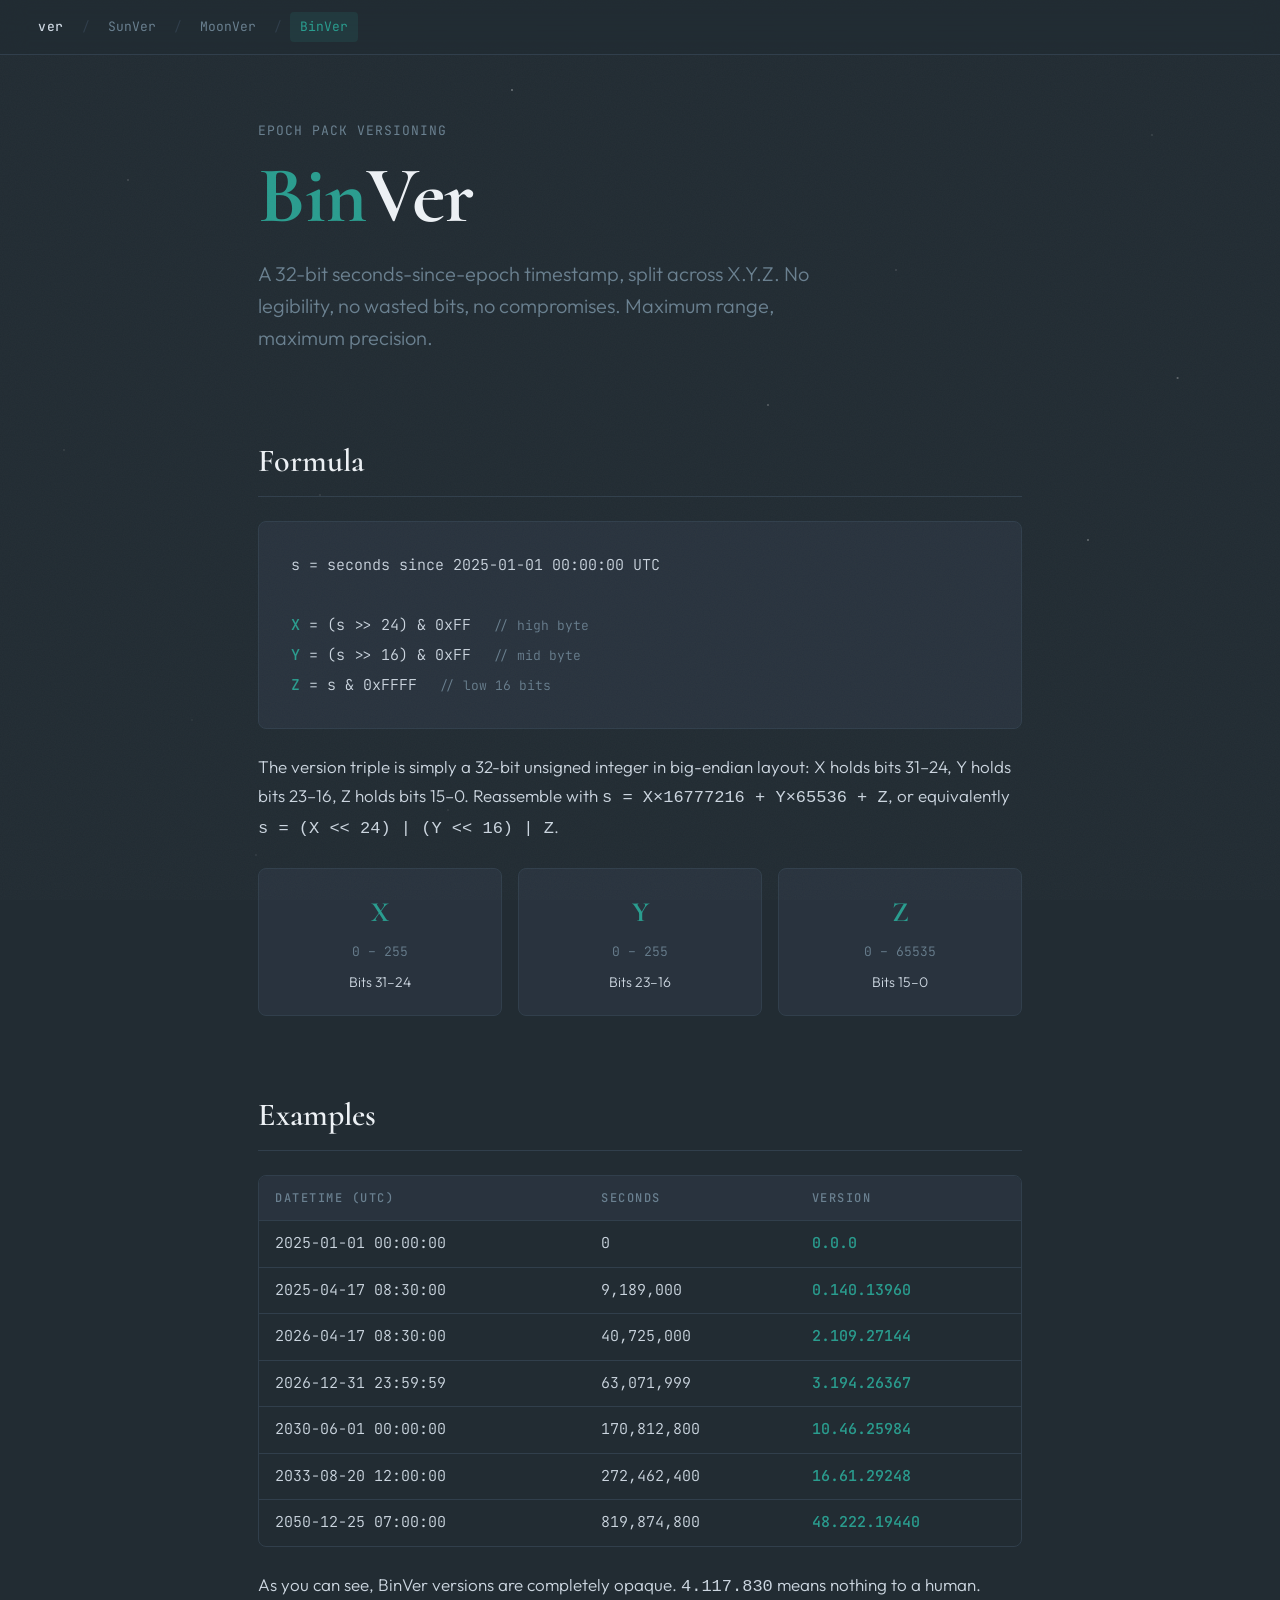
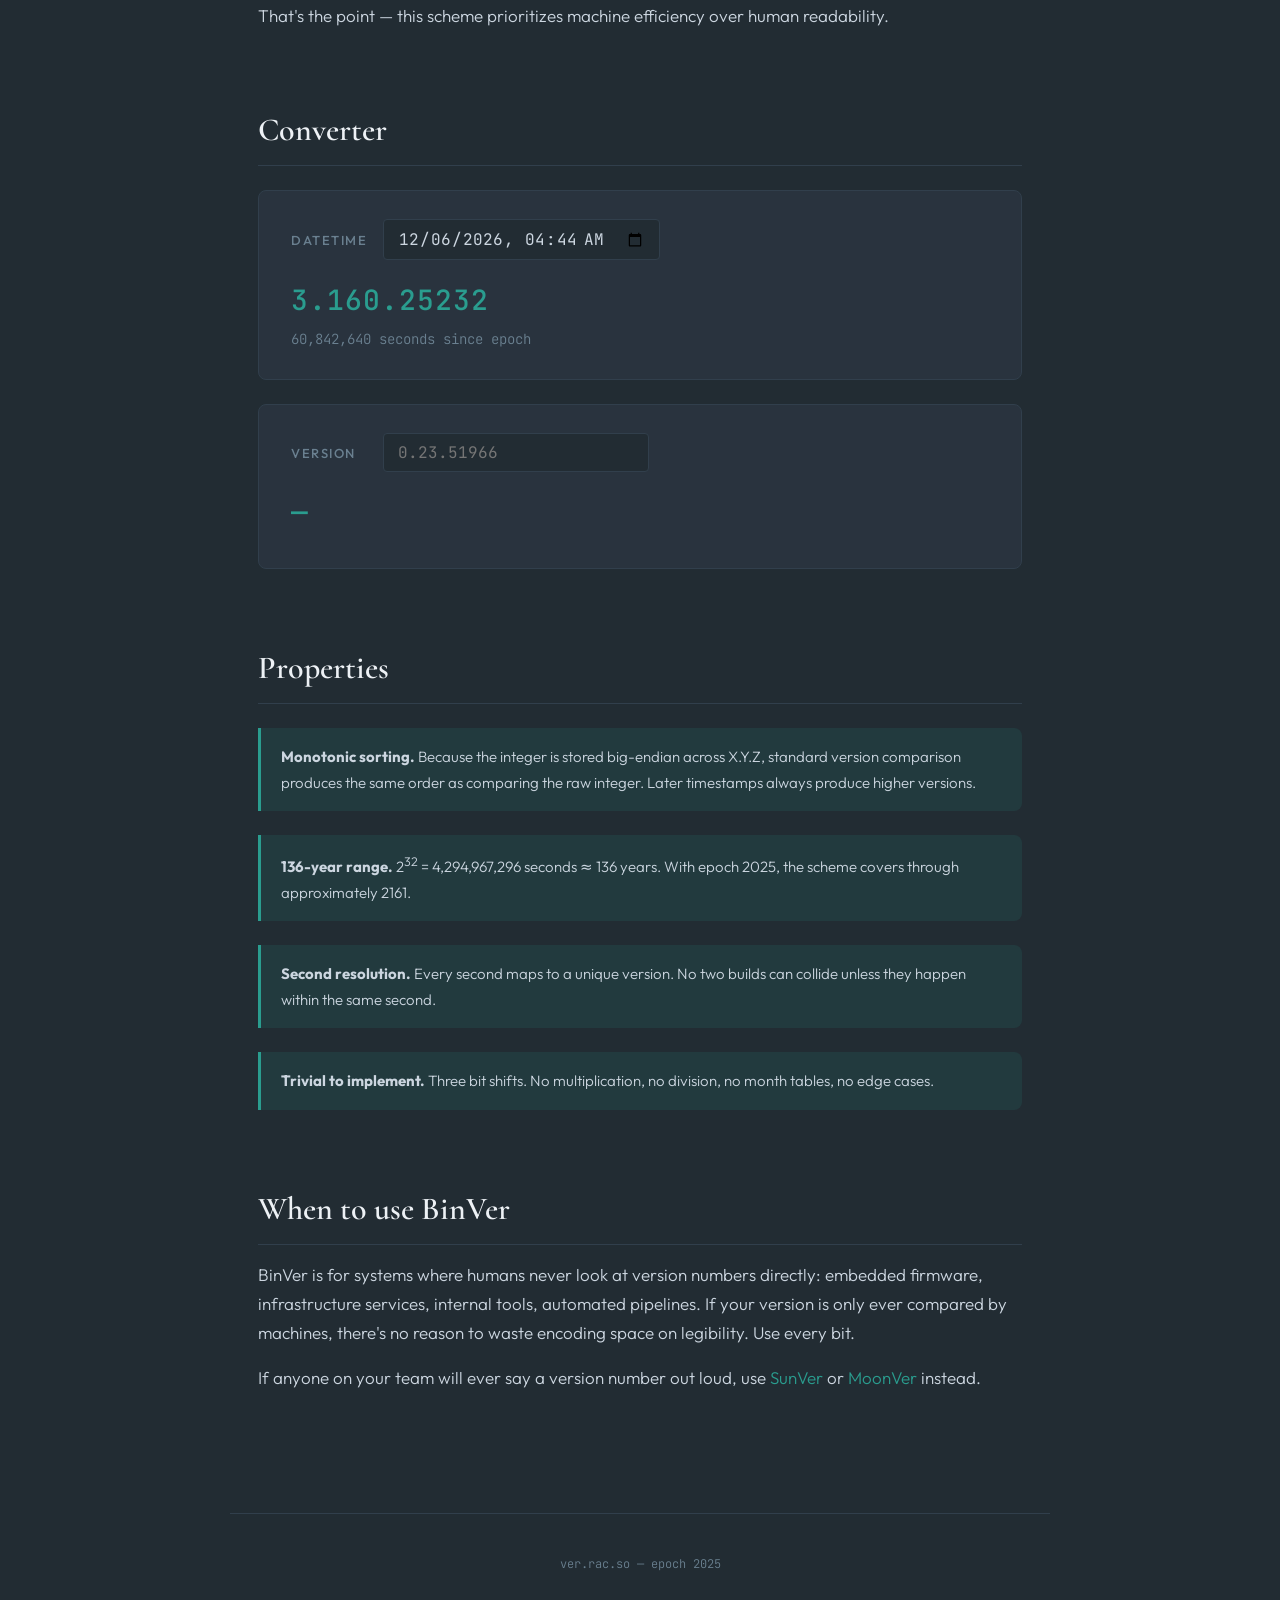
==== bin.html @ cdb39c97 "Initial ver site — SunVer, MoonVer, BinVer datetime versioning specs" ====
<!DOCTYPE html>
<html lang="en">
<head>
  <meta charset="UTF-8">
  <meta name="viewport" content="width=device-width, initial-scale=1.0">
  <title>BinVer — Epoch Pack Versioning</title>
  <link rel="stylesheet" href="style.css">
  <style>
    :root {
      --accent: var(--bin);
      --accent-dim: var(--bin-dim);
    }
  </style>
</head>
<body>

<nav>
  <a href="index.html" class="home">ver</a>
  <span class="sep">/</span>
  <a href="sun.html">SunVer</a>
  <span class="sep">/</span>
  <a href="moon.html">MoonVer</a>
  <span class="sep">/</span>
  <a href="bin.html" class="active">BinVer</a>
</nav>

<main>
  <section class="hero">
    <p class="subtitle">Epoch Pack Versioning</p>
    <h1><span class="accent">Bin</span>Ver</h1>
    <p class="lead">
      A 32-bit seconds-since-epoch timestamp, split across X.Y.Z. No legibility,
      no wasted bits, no compromises. Maximum range, maximum precision.
    </p>
  </section>

  <section>
    <h2>Formula</h2>
    <div class="formula">
      s = seconds since 2025-01-01 00:00:00 UTC<br><br>
      <span class="highlight">X</span> = (s &gt;&gt; 24) &amp; 0xFF
      <span class="comment">&emsp;// high byte</span><br>
      <span class="highlight">Y</span> = (s &gt;&gt; 16) &amp; 0xFF
      <span class="comment">&emsp;// mid byte</span><br>
      <span class="highlight">Z</span> = s &amp; 0xFFFF
      <span class="comment">&emsp;// low 16 bits</span>
    </div>
    <p>
      The version triple is simply a 32-bit unsigned integer in big-endian layout:
      X holds bits 31–24, Y holds bits 23–16, Z holds bits 15–0. Reassemble with
      <code>s = X×16777216 + Y×65536 + Z</code>, or equivalently
      <code>s = (X &lt;&lt; 24) | (Y &lt;&lt; 16) | Z</code>.
    </p>
    <div class="constraint-box">
      <div class="constraint">
        <div class="component">X</div>
        <div class="range">0 – 255</div>
        <div class="maps-to">Bits 31–24</div>
      </div>
      <div class="constraint">
        <div class="component">Y</div>
        <div class="range">0 – 255</div>
        <div class="maps-to">Bits 23–16</div>
      </div>
      <div class="constraint">
        <div class="component">Z</div>
        <div class="range">0 – 65535</div>
        <div class="maps-to">Bits 15–0</div>
      </div>
    </div>
  </section>

  <section>
    <h2>Examples</h2>
    <div class="table-wrap">
      <table>
        <thead>
          <tr><th>Datetime (UTC)</th><th>Seconds</th><th>Version</th></tr>
        </thead>
        <tbody id="examples-body">
        </tbody>
      </table>
    </div>
    <p>
      As you can see, BinVer versions are completely opaque. <code>4.117.830</code>
      means nothing to a human. That's the point — this scheme prioritizes
      machine efficiency over human readability.
    </p>
  </section>

  <section>
    <h2>Converter</h2>
    <div class="converter">
      <div class="converter-row">
        <label for="dt-input">Datetime</label>
        <input type="datetime-local" id="dt-input">
      </div>
      <div class="result" id="result">—</div>
      <div class="decoded" id="decoded"></div>
    </div>
    <div class="converter" style="margin-top: 12px">
      <div class="converter-row">
        <label for="ver-input">Version</label>
        <input type="text" id="ver-input" placeholder="0.23.51966">
      </div>
      <div class="result" id="rev-result">—</div>
      <div class="decoded" id="rev-decoded"></div>
    </div>
  </section>

  <section>
    <h2>Properties</h2>
    <div class="note">
      <strong>Monotonic sorting.</strong> Because the integer is stored big-endian across X.Y.Z,
      standard version comparison produces the same order as comparing the raw integer.
      Later timestamps always produce higher versions.
    </div>
    <div class="note">
      <strong>136-year range.</strong> 2<sup>32</sup> = 4,294,967,296 seconds ≈ 136 years.
      With epoch 2025, the scheme covers through approximately 2161.
    </div>
    <div class="note">
      <strong>Second resolution.</strong> Every second maps to a unique version.
      No two builds can collide unless they happen within the same second.
    </div>
    <div class="note">
      <strong>Trivial to implement.</strong> Three bit shifts. No multiplication,
      no division, no month tables, no edge cases.
    </div>
  </section>

  <section>
    <h2>When to use BinVer</h2>
    <p>
      BinVer is for systems where humans never look at version numbers directly:
      embedded firmware, infrastructure services, internal tools, automated pipelines.
      If your version is only ever compared by machines, there's no reason to waste
      encoding space on legibility. Use every bit.
    </p>
    <p>
      If anyone on your team will ever say a version number out loud, use
      <a href="sun.html">SunVer</a> or <a href="moon.html">MoonVer</a> instead.
    </p>
  </section>
</main>

<footer>
  ver.rac.so — epoch 2025
</footer>

<script>
const EPOCH_MS = new Date(2025, 0, 1, 0, 0, 0).getTime();

function toBinVer(dt) {
  const s = Math.floor((dt.getTime() - EPOCH_MS) / 1000);
  const x = (s >>> 24) & 0xFF;
  const y = (s >>> 16) & 0xFF;
  const z = s & 0xFFFF;
  return { ver: `${x}.${y}.${z}`, s };
}

function fromBinVer(ver) {
  const [x, y, z] = ver.split('.').map(Number);
  if (isNaN(x) || isNaN(y) || isNaN(z)) return null;
  const s = (x * 16777216) + (y * 65536) + z;
  return new Date(EPOCH_MS + s * 1000);
}

function fmt(dt) {
  return `${dt.getFullYear()}-${String(dt.getMonth()+1).padStart(2,'0')}-${String(dt.getDate()).padStart(2,'0')} ${String(dt.getHours()).padStart(2,'0')}:${String(dt.getMinutes()).padStart(2,'0')}:${String(dt.getSeconds()).padStart(2,'0')}`;
}

// Populate examples
const exampleDates = [
  new Date(2025, 0, 1, 0, 0, 0),
  new Date(2025, 3, 17, 8, 30, 0),
  new Date(2026, 3, 17, 8, 30, 0),
  new Date(2026, 11, 31, 23, 59, 59),
  new Date(2030, 5, 1, 0, 0, 0),
  new Date(2033, 7, 20, 12, 0, 0),
  new Date(2050, 11, 25, 7, 0, 0),
];

const tbody = document.getElementById('examples-body');
exampleDates.forEach(dt => {
  const { ver, s } = toBinVer(dt);
  const tr = document.createElement('tr');
  tr.innerHTML = `<td>${fmt(dt)}</td><td>${s.toLocaleString()}</td><td class="version">${ver}</td>`;
  tbody.appendChild(tr);
});

// Converter
const dtInput = document.getElementById('dt-input');
const verInput = document.getElementById('ver-input');
const now = new Date();

dtInput.value = now.getFullYear() + '-' +
  String(now.getMonth()+1).padStart(2,'0') + '-' +
  String(now.getDate()).padStart(2,'0') + 'T' +
  String(now.getHours()).padStart(2,'0') + ':' +
  String(now.getMinutes()).padStart(2,'0');

function updateForward() {
  if (!dtInput.value) return;
  const dt = new Date(dtInput.value);
  const { ver, s } = toBinVer(dt);
  document.getElementById('result').textContent = ver;
  document.getElementById('decoded').textContent = `${s.toLocaleString()} seconds since epoch`;
}

function updateReverse() {
  const val = verInput.value.trim();
  if (!val) { document.getElementById('rev-result').textContent = '—'; return; }
  const dt = fromBinVer(val);
  if (!dt || isNaN(dt.getTime())) {
    document.getElementById('rev-result').textContent = 'invalid';
    document.getElementById('rev-decoded').textContent = '';
    return;
  }
  document.getElementById('rev-result').textContent = fmt(dt);
  const s = Math.floor((dt.getTime() - EPOCH_MS) / 1000);
  document.getElementById('rev-decoded').textContent = `${s.toLocaleString()} seconds since epoch`;
}

dtInput.addEventListener('input', updateForward);
verInput.addEventListener('input', updateReverse);
updateForward();
</script>

</body>
</html>
---- style.css ----
/* ================================================================
   VER — Datetime Versioning Schemes
   Celestial almanac aesthetic
   ================================================================ */

@import url('https://fonts.googleapis.com/css2?family=Cormorant:ital,wght@0,400;0,600;0,700;1,400&family=JetBrains+Mono:wght@300;400;500&family=Outfit:wght@300;400;500;600&display=swap');

:root {
  --void:      #222c33;
  --n2:        #29333e;
  --n3:        #313f4c;
  --n4:        #6a8090;
  --n5:        #ccd6e0;
  --n6:        #edf1f5;

  --sun:       #f0a030;
  --sun-dim:   #f0a03020;
  --moon:      #9966ff;
  --moon-dim:  #9966ff20;
  --bin:       #2a9d8f;
  --bin-dim:   #2a9d8f20;

  --accent:    var(--n5);
  --accent-dim:#ccd6e010;

  --font-display: "Cormorant", Georgia, serif;
  --font-body:    "Outfit", system-ui, sans-serif;
  --font-mono:    "JetBrains Mono", monospace;
}

*, *::before, *::after { box-sizing: border-box; margin: 0; padding: 0; }

html {
  scroll-behavior: smooth;
  scrollbar-color: var(--n3) var(--void);
}

body {
  font-family: var(--font-body);
  font-size: 17px;
  font-weight: 300;
  line-height: 1.7;
  color: var(--n5);
  background: var(--void);
  min-height: 100vh;
  -webkit-font-smoothing: antialiased;
}

/* Starfield */
body::before {
  content: '';
  position: fixed;
  inset: 0;
  pointer-events: none;
  z-index: 0;
  background-image:
    radial-gradient(1px 1px at 10% 20%, rgba(255,255,255,0.4), transparent),
    radial-gradient(1px 1px at 25% 55%, rgba(255,255,255,0.25), transparent),
    radial-gradient(1.5px 1.5px at 40% 10%, rgba(255,255,255,0.5), transparent),
    radial-gradient(1px 1px at 55% 75%, rgba(255,255,255,0.2), transparent),
    radial-gradient(1px 1px at 70% 30%, rgba(255,255,255,0.35), transparent),
    radial-gradient(1.5px 1.5px at 85% 60%, rgba(255,255,255,0.45), transparent),
    radial-gradient(1px 1px at 15% 80%, rgba(255,255,255,0.15), transparent),
    radial-gradient(1px 1px at 90% 15%, rgba(255,255,255,0.3), transparent),
    radial-gradient(1px 1px at 35% 90%, rgba(255,255,255,0.2), transparent),
    radial-gradient(1.5px 1.5px at 60% 45%, rgba(255,255,255,0.35), transparent),
    radial-gradient(1px 1px at 5% 50%, rgba(255,255,255,0.25), transparent),
    radial-gradient(1px 1px at 78% 85%, rgba(255,255,255,0.2), transparent),
    radial-gradient(1px 1px at 48% 35%, rgba(255,255,255,0.15), transparent),
    radial-gradient(1.5px 1.5px at 92% 42%, rgba(255,255,255,0.4), transparent),
    radial-gradient(1px 1px at 20% 95%, rgba(255,255,255,0.2), transparent);
}

/* Grain */
body::after {
  content: '';
  position: fixed;
  inset: 0;
  pointer-events: none;
  opacity: 0.03;
  z-index: 50;
  background-image: url("data:image/svg+xml,%3Csvg viewBox='0 0 200 200' xmlns='http://www.w3.org/2000/svg'%3E%3Cfilter id='n'%3E%3CfeTurbulence type='fractalNoise' baseFrequency='0.85' numOctaves='4' stitchTiles='stitch'/%3E%3C/filter%3E%3Crect width='100%25' height='100%25' filter='url(%23n)'/%3E%3C/svg%3E");
  background-size: 200px 200px;
}

/* ================================================================
   NAV
   ================================================================ */
nav {
  position: fixed;
  top: 0; left: 0; right: 0;
  z-index: 100;
  display: flex;
  align-items: center;
  gap: 6px;
  padding: 12px 28px;
  background: rgba(34,44,51,0.85);
  backdrop-filter: blur(12px);
  border-bottom: 1px solid var(--n3);
  font-family: var(--font-mono);
  font-size: 13px;
  font-weight: 400;
}

nav a {
  color: var(--n4);
  text-decoration: none;
  padding: 4px 10px;
  border-radius: 4px;
  transition: color 0.2s, background 0.2s;
}

nav a:hover { color: var(--n5); background: var(--n3); }
nav a.active { color: var(--accent); background: var(--accent-dim); }

nav .sep { color: var(--n3); margin: 0 2px; user-select: none; }
nav .home { font-weight: 500; color: var(--n5); letter-spacing: 0.5px; }

/* ================================================================
   LAYOUT
   ================================================================ */
main {
  position: relative;
  z-index: 1;
  max-width: 820px;
  margin: 0 auto;
  padding: 100px 28px 120px;
}

section { margin-bottom: 72px; }
section:last-child { margin-bottom: 0; }

/* ================================================================
   TYPOGRAPHY
   ================================================================ */
h1 {
  font-family: var(--font-display);
  font-size: clamp(48px, 8vw, 80px);
  font-weight: 700;
  line-height: 1.05;
  color: var(--n6);
  letter-spacing: -1px;
  margin-bottom: 20px;
}

h1 .accent { color: var(--accent); }

h2 {
  font-family: var(--font-display);
  font-size: 32px;
  font-weight: 600;
  color: var(--n6);
  margin-bottom: 16px;
  padding-bottom: 8px;
  border-bottom: 1px solid var(--n3);
}

h3 {
  font-family: var(--font-body);
  font-size: 14px;
  font-weight: 500;
  text-transform: uppercase;
  letter-spacing: 2px;
  color: var(--n4);
  margin-bottom: 12px;
}

p { margin-bottom: 16px; }
p:last-child { margin-bottom: 0; }

.lead {
  font-size: 20px;
  font-weight: 300;
  color: var(--n4);
  line-height: 1.6;
  max-width: 600px;
}

a { color: var(--accent); text-decoration: none; }
a:hover { text-decoration: underline; }

/* ================================================================
   HERO
   ================================================================ */
.hero {
  margin-bottom: 80px;
  padding-top: 20px;
}

.hero .subtitle {
  font-family: var(--font-mono);
  font-size: 13px;
  font-weight: 400;
  color: var(--n4);
  letter-spacing: 1px;
  text-transform: uppercase;
  margin-bottom: 12px;
}

/* ================================================================
   SCHEME CARDS (index)
   ================================================================ */
.schemes {
  display: grid;
  gap: 20px;
}

.scheme-card {
  background: var(--n2);
  border: 1px solid var(--n3);
  border-radius: 8px;
  padding: 32px;
  text-decoration: none;
  transition: border-color 0.3s, transform 0.2s, box-shadow 0.3s;
  display: block;
}

.scheme-card:hover {
  transform: translateY(-2px);
  text-decoration: none;
}

.scheme-card[data-scheme="sun"] { border-left: 3px solid var(--sun); }
.scheme-card[data-scheme="sun"]:hover { border-color: var(--sun); box-shadow: 0 8px 32px rgba(240,160,48,0.1); }
.scheme-card[data-scheme="moon"] { border-left: 3px solid var(--moon); }
.scheme-card[data-scheme="moon"]:hover { border-color: var(--moon); box-shadow: 0 8px 32px rgba(153,102,255,0.1); }
.scheme-card[data-scheme="bin"] { border-left: 3px solid var(--bin); }
.scheme-card[data-scheme="bin"]:hover { border-color: var(--bin); box-shadow: 0 8px 32px rgba(42,157,143,0.1); }

.scheme-card .card-name {
  font-family: var(--font-display);
  font-size: 28px;
  font-weight: 700;
  margin-bottom: 4px;
}

.scheme-card[data-scheme="sun"] .card-name { color: var(--sun); }
.scheme-card[data-scheme="moon"] .card-name { color: var(--moon); }
.scheme-card[data-scheme="bin"] .card-name { color: var(--bin); }

.scheme-card .card-tagline {
  font-size: 15px;
  color: var(--n4);
  margin-bottom: 16px;
}

.scheme-card .card-spec {
  font-family: var(--font-mono);
  font-size: 14px;
  color: var(--n5);
  background: var(--void);
  padding: 10px 14px;
  border-radius: 4px;
  margin-bottom: 16px;
}

.card-meta {
  display: flex;
  gap: 24px;
  font-size: 13px;
  color: var(--n4);
  font-family: var(--font-mono);
}

.card-meta span { display: flex; align-items: center; gap: 6px; }
.card-meta .label { color: var(--n4); }
.card-meta .value { color: var(--n5); }

/* ================================================================
   FORMULA BOX
   ================================================================ */
.formula {
  background: var(--n2);
  border: 1px solid var(--n3);
  border-radius: 8px;
  padding: 28px 32px;
  margin: 24px 0;
  font-family: var(--font-mono);
  font-size: 15px;
  line-height: 2;
  color: var(--n5);
}

.formula .comment {
  color: var(--n4);
  font-size: 13px;
}

.formula .highlight { color: var(--accent); font-weight: 500; }

/* ================================================================
   TABLE
   ================================================================ */
.table-wrap {
  overflow-x: auto;
  margin: 24px 0;
  border-radius: 8px;
  border: 1px solid var(--n3);
}

table {
  width: 100%;
  border-collapse: collapse;
  font-size: 15px;
  font-family: var(--font-mono);
}

thead {
  background: var(--n2);
}

th {
  text-align: left;
  padding: 12px 16px;
  font-weight: 500;
  font-size: 12px;
  text-transform: uppercase;
  letter-spacing: 1.5px;
  color: var(--n4);
  border-bottom: 1px solid var(--n3);
}

td {
  padding: 10px 16px;
  border-bottom: 1px solid var(--n3);
  color: var(--n5);
}

tr:last-child td { border-bottom: none; }
tr:hover td { background: rgba(255,255,255,0.02); }

td.version { font-weight: 500; color: var(--accent); }

/* ================================================================
   CONVERTER
   ================================================================ */
.converter {
  background: var(--n2);
  border: 1px solid var(--n3);
  border-radius: 8px;
  padding: 28px 32px;
  margin: 24px 0;
}

.converter-row {
  display: flex;
  align-items: center;
  gap: 12px;
  flex-wrap: wrap;
}

.converter label {
  font-size: 13px;
  font-weight: 500;
  text-transform: uppercase;
  letter-spacing: 1.5px;
  color: var(--n4);
  min-width: 80px;
}

.converter input[type="datetime-local"],
.converter input[type="text"] {
  font-family: var(--font-mono);
  font-size: 16px;
  padding: 8px 14px;
  border-radius: 4px;
  border: 1px solid var(--n3);
  background: var(--void);
  color: var(--n5);
  outline: none;
  transition: border-color 0.2s;
}

.converter input:focus { border-color: var(--accent); }

.converter .result {
  font-family: var(--font-mono);
  font-size: 28px;
  font-weight: 500;
  color: var(--accent);
  margin-top: 16px;
  letter-spacing: 1px;
}

.converter .decoded {
  font-family: var(--font-mono);
  font-size: 14px;
  color: var(--n4);
  margin-top: 4px;
}

/* ================================================================
   COMPARISON TABLE (index)
   ================================================================ */
.comparison td:first-child { font-weight: 500; }
.comparison .sun { color: var(--sun); }
.comparison .moon { color: var(--moon); }
.comparison .bin { color: var(--bin); }

/* ================================================================
   CONSTRAINTS
   ================================================================ */
.constraint-box {
  display: grid;
  grid-template-columns: repeat(3, 1fr);
  gap: 16px;
  margin: 24px 0;
}

.constraint {
  background: var(--n2);
  border: 1px solid var(--n3);
  border-radius: 8px;
  padding: 20px;
  text-align: center;
}

.constraint .component {
  font-family: var(--font-display);
  font-size: 28px;
  font-weight: 700;
  color: var(--accent);
}

.constraint .range {
  font-family: var(--font-mono);
  font-size: 13px;
  color: var(--n4);
  margin-top: 4px;
}

.constraint .maps-to {
  font-size: 14px;
  color: var(--n5);
  margin-top: 8px;
}

/* ================================================================
   NOTES
   ================================================================ */
.note {
  border-left: 3px solid var(--accent);
  padding: 16px 20px;
  background: var(--accent-dim);
  border-radius: 0 8px 8px 0;
  margin: 24px 0;
  font-size: 15px;
}

/* ================================================================
   FOOTER
   ================================================================ */
footer {
  position: relative;
  z-index: 1;
  text-align: center;
  padding: 40px 28px;
  font-family: var(--font-mono);
  font-size: 12px;
  color: var(--n4);
  border-top: 1px solid var(--n3);
  max-width: 820px;
  margin: 0 auto;
}

/* ================================================================
   RESPONSIVE
   ================================================================ */
@media (max-width: 600px) {
  main { padding: 80px 16px 80px; }
  .scheme-card { padding: 20px; }
  .formula { padding: 16px; font-size: 13px; }
  .converter { padding: 16px; }
  .converter .result { font-size: 22px; }
  .constraint-box { grid-template-columns: 1fr; }
  nav { padding: 10px 16px; font-size: 12px; }
  .card-meta { flex-direction: column; gap: 8px; }
}
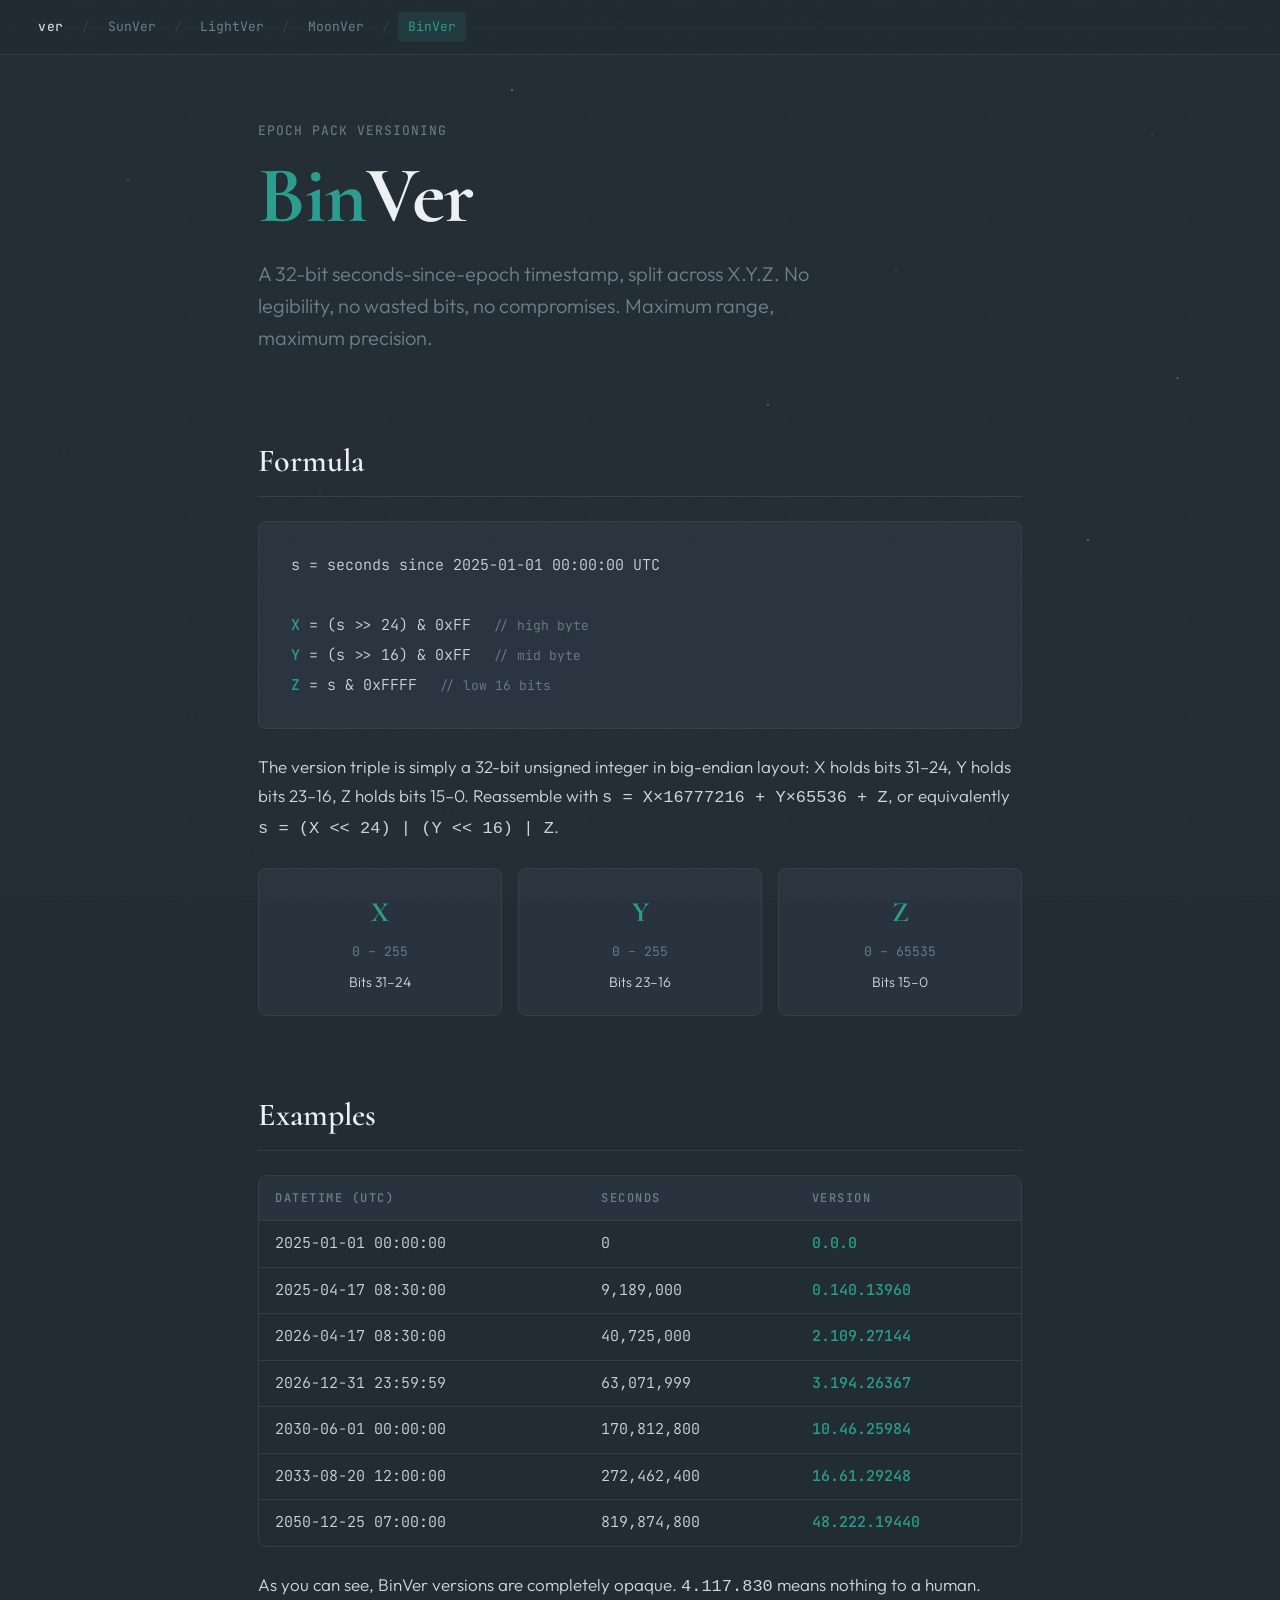
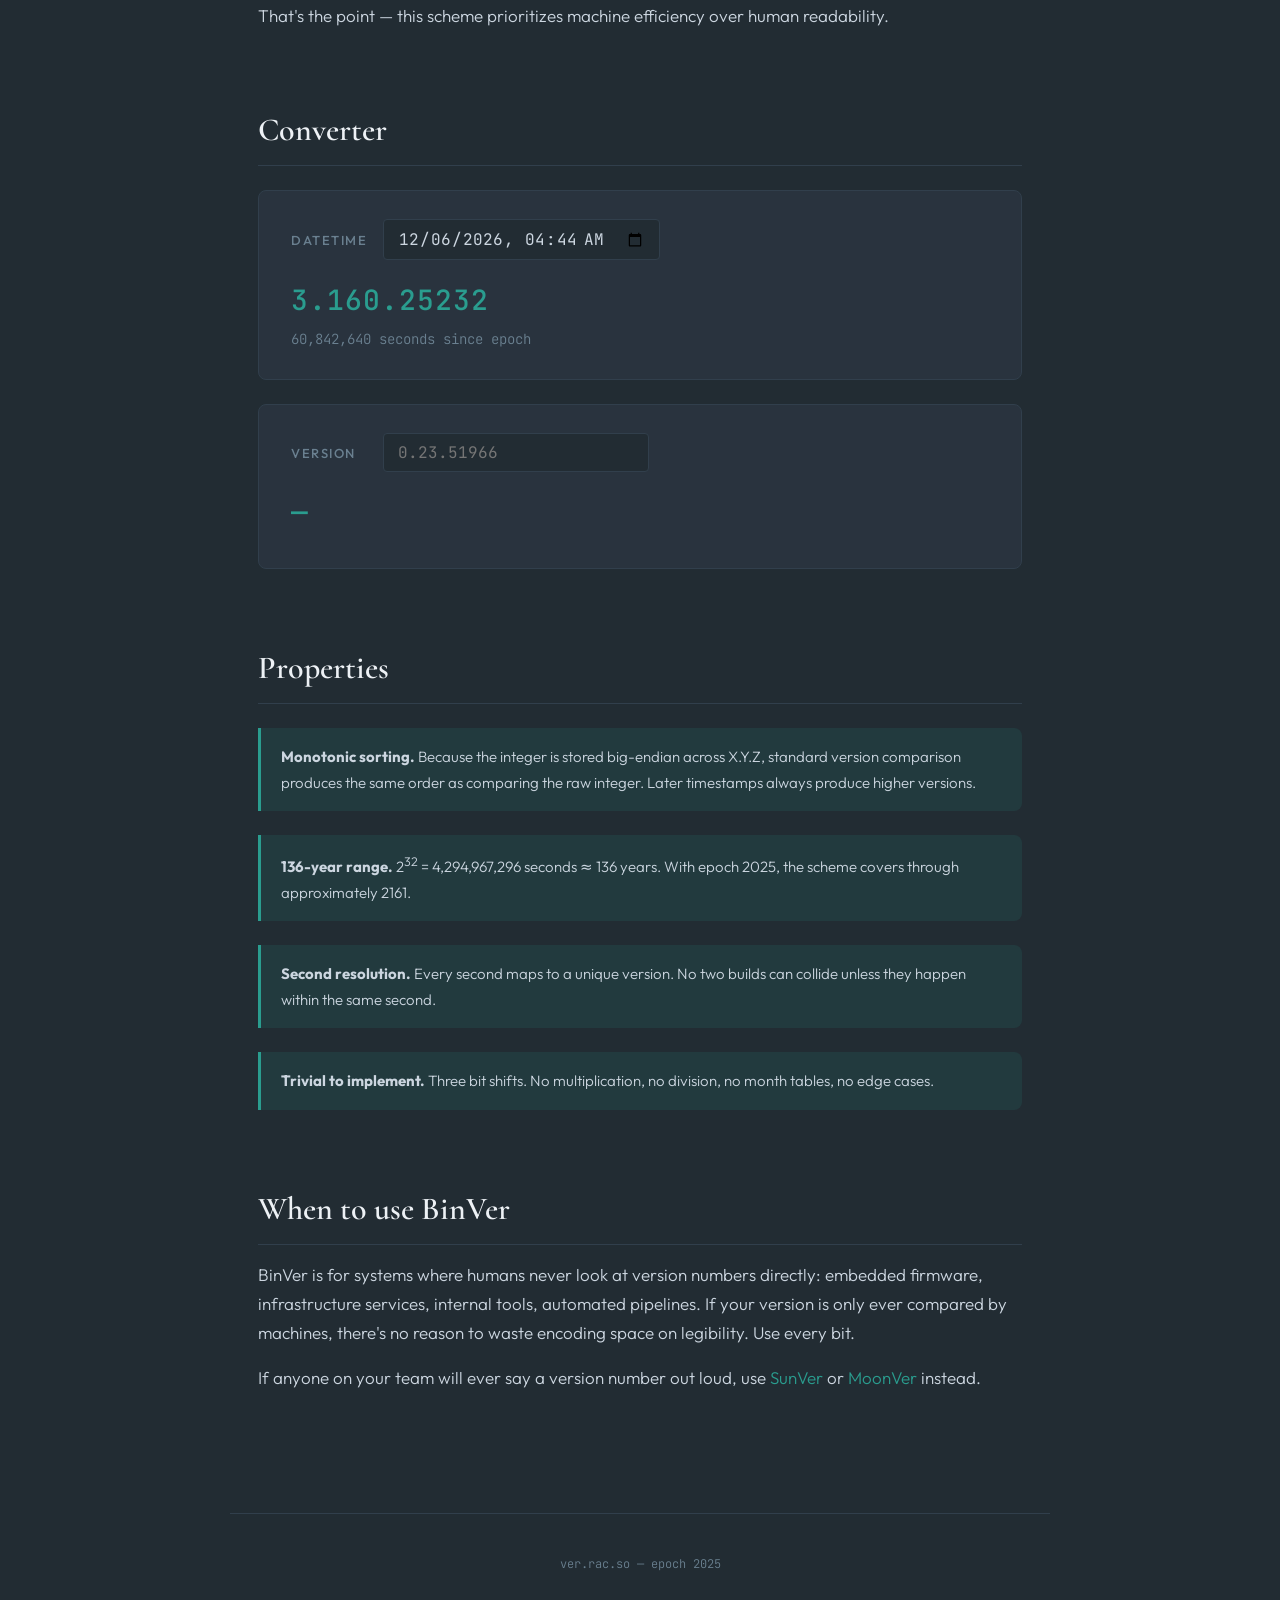
==== commit bf3c6ab2: "Restructure: SunVer (plain date), LightVer (MSI), MoonVer (×20 unpaired), add philosophy section" ====
--- a/bin.html
+++ b/bin.html
@@ -19,6 +19,8 @@
   <span class="sep">/</span>
   <a href="sun.html">SunVer</a>
   <span class="sep">/</span>
+  <a href="light.html">LightVer</a>
+  <span class="sep">/</span>
   <a href="moon.html">MoonVer</a>
   <span class="sep">/</span>
   <a href="bin.html" class="active">BinVer</a>
--- a/style.css
+++ b/style.css
@@ -15,6 +15,8 @@
 
   --sun:       #f0a030;
   --sun-dim:   #f0a03020;
+  --light:     #f0c860;
+  --light-dim: #f0c86020;
   --moon:      #9966ff;
   --moon-dim:  #9966ff20;
   --bin:       #2a9d8f;
@@ -222,6 +224,8 @@
 
 .scheme-card[data-scheme="sun"] { border-left: 3px solid var(--sun); }
 .scheme-card[data-scheme="sun"]:hover { border-color: var(--sun); box-shadow: 0 8px 32px rgba(240,160,48,0.1); }
+.scheme-card[data-scheme="light"] { border-left: 3px solid var(--light); }
+.scheme-card[data-scheme="light"]:hover { border-color: var(--light); box-shadow: 0 8px 32px rgba(240,200,96,0.1); }
 .scheme-card[data-scheme="moon"] { border-left: 3px solid var(--moon); }
 .scheme-card[data-scheme="moon"]:hover { border-color: var(--moon); box-shadow: 0 8px 32px rgba(153,102,255,0.1); }
 .scheme-card[data-scheme="bin"] { border-left: 3px solid var(--bin); }
@@ -235,6 +239,7 @@
 }
 
 .scheme-card[data-scheme="sun"] .card-name { color: var(--sun); }
+.scheme-card[data-scheme="light"] .card-name { color: var(--light); }
 .scheme-card[data-scheme="moon"] .card-name { color: var(--moon); }
 .scheme-card[data-scheme="bin"] .card-name { color: var(--bin); }
 
@@ -394,6 +399,7 @@
    ================================================================ */
 .comparison td:first-child { font-weight: 500; }
 .comparison .sun { color: var(--sun); }
+.comparison .light { color: var(--light); }
 .comparison .moon { color: var(--moon); }
 .comparison .bin { color: var(--bin); }
 
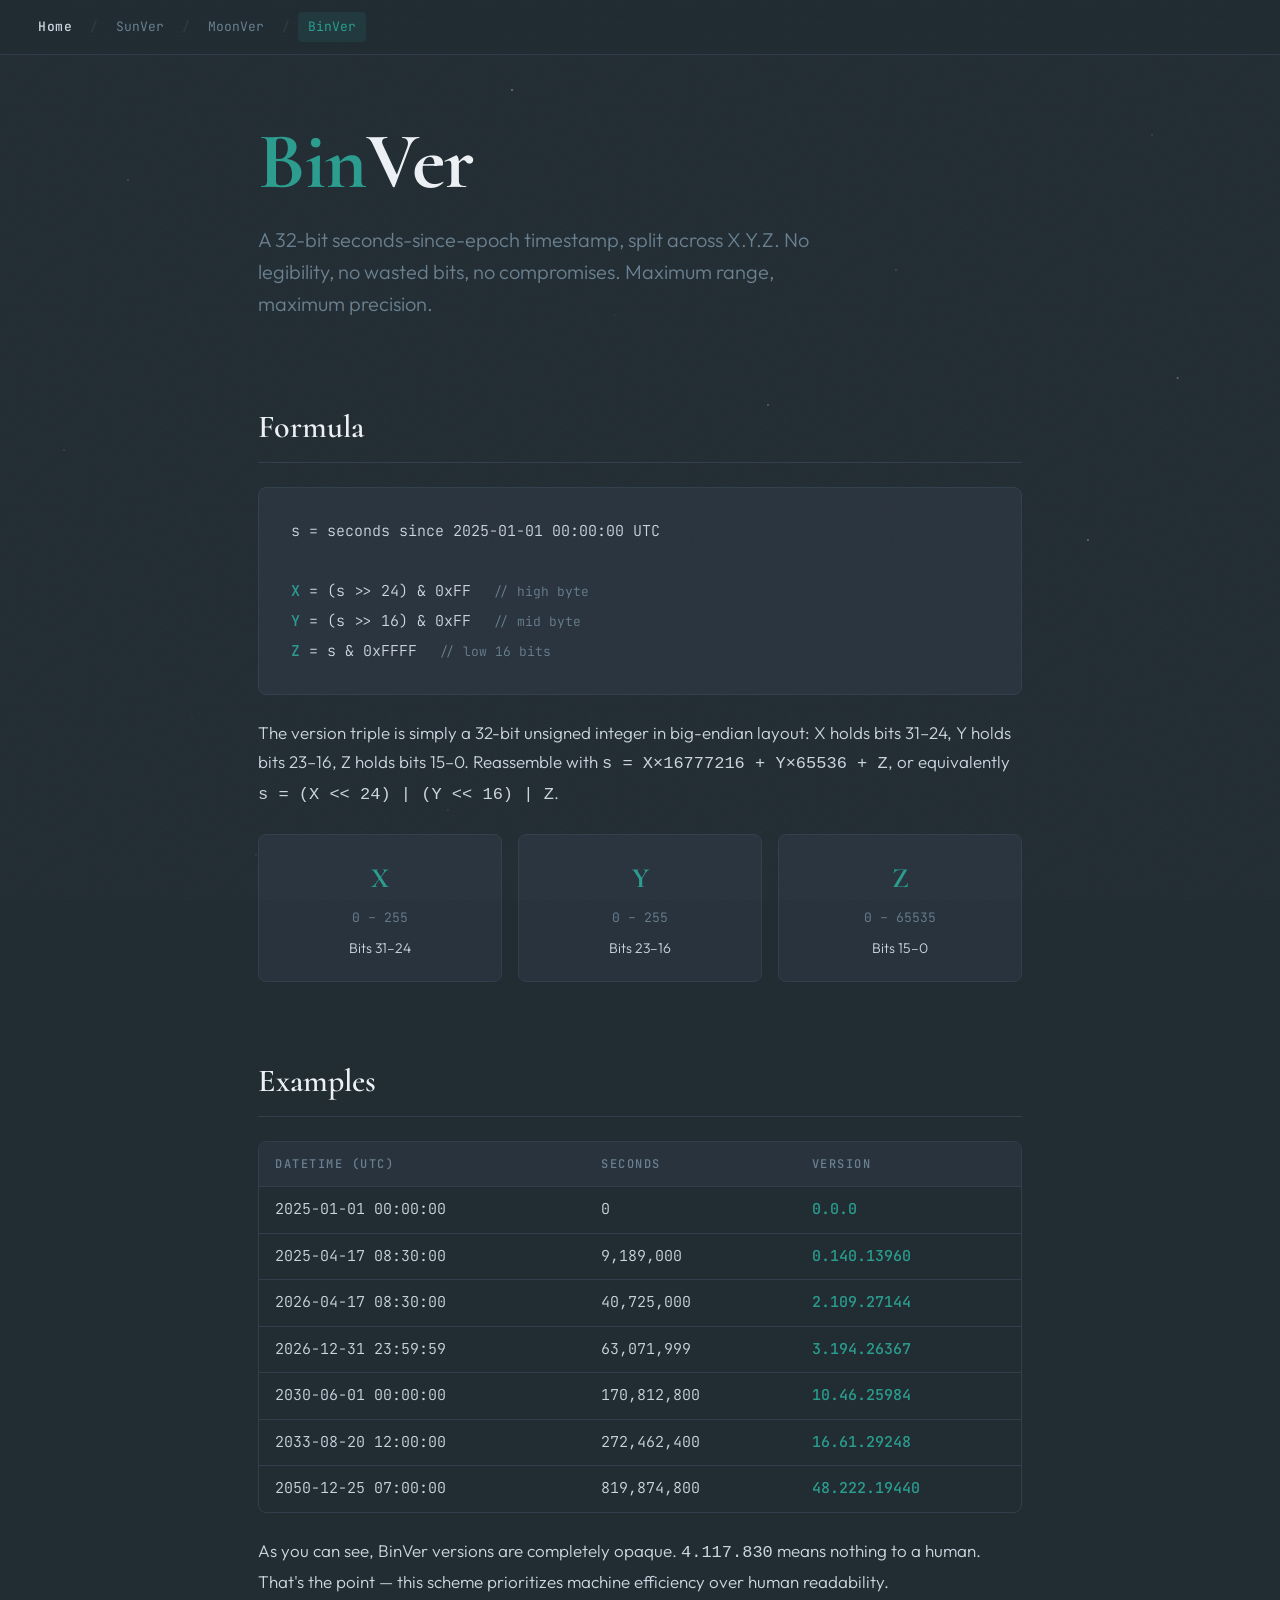
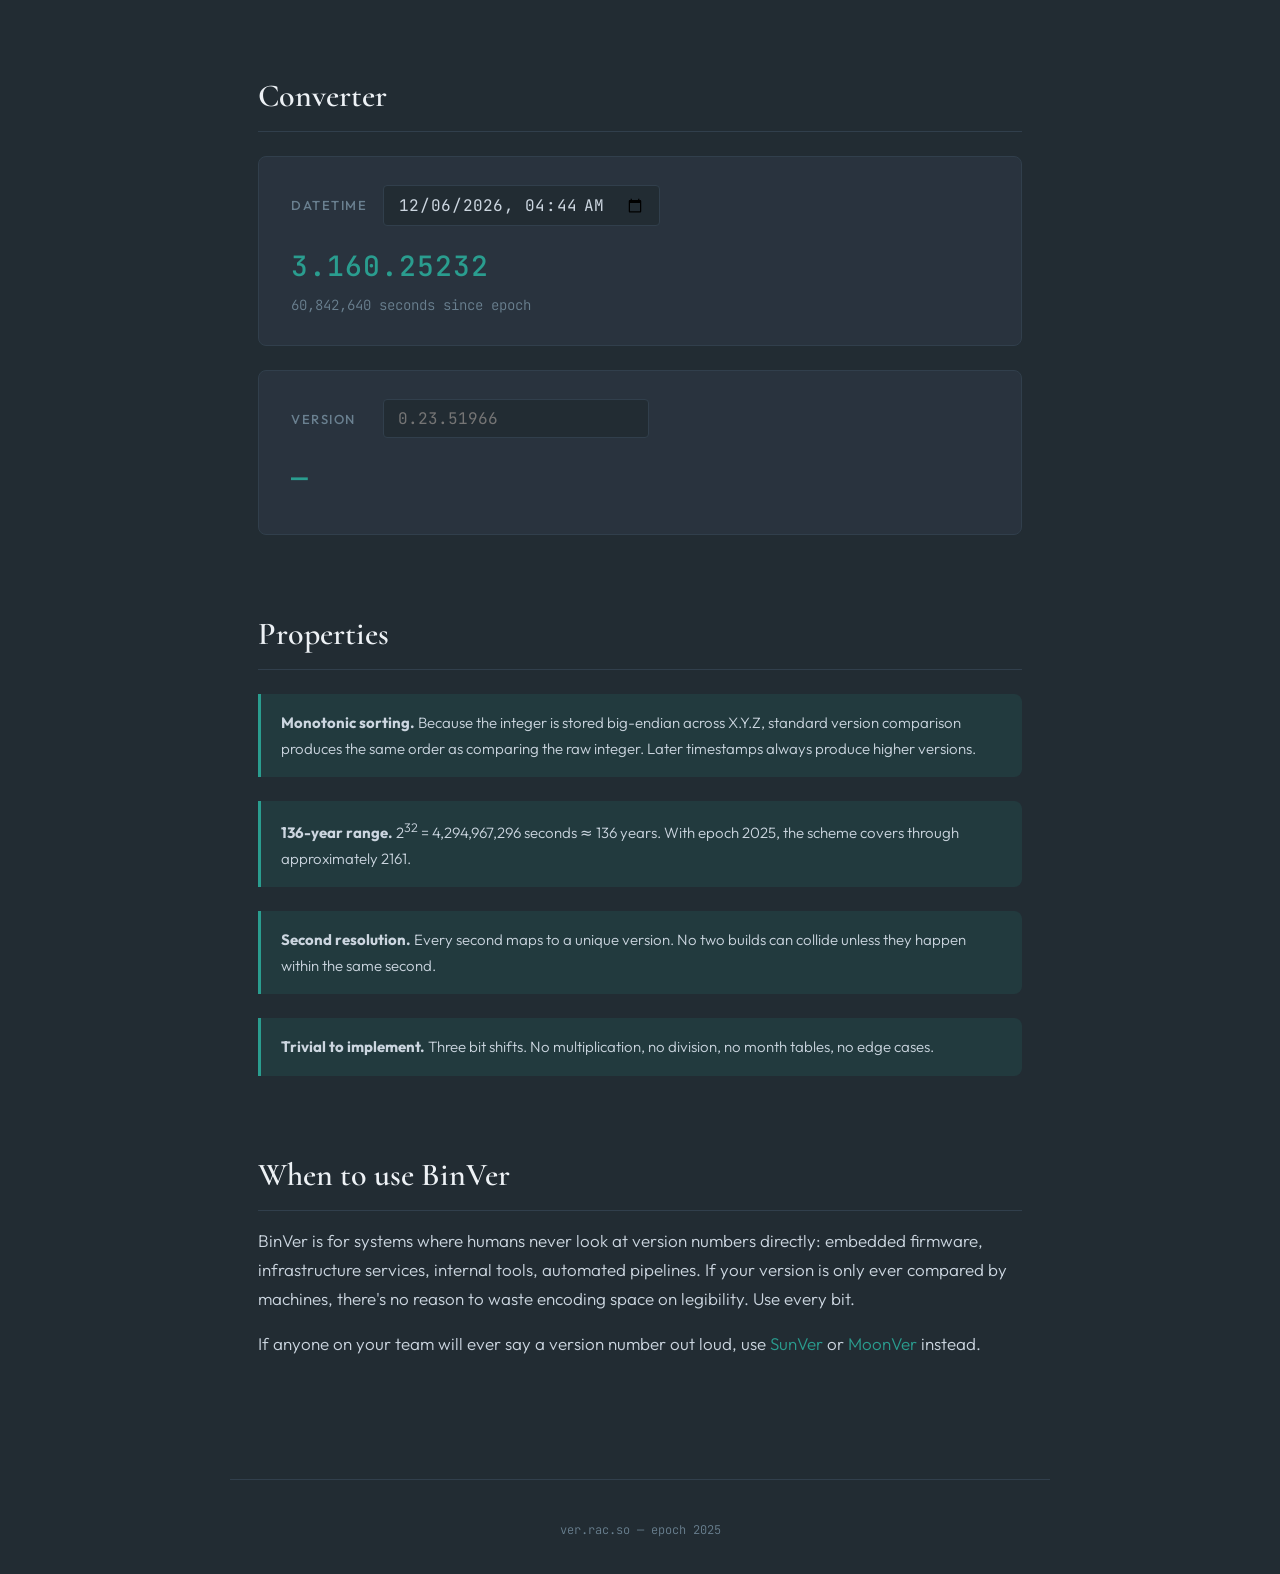
==== commit c4aea7c9: "Fix nav: remove LightVer, ver→Home, remove subtitles and decision tree" ====
--- a/bin.html
+++ b/bin.html
@@ -15,11 +15,9 @@
 <body>
 
 <nav>
-  <a href="index.html" class="home">ver</a>
+  <a href="index.html" class="home">Home</a>
   <span class="sep">/</span>
   <a href="sun.html">SunVer</a>
-  <span class="sep">/</span>
-  <a href="light.html">LightVer</a>
   <span class="sep">/</span>
   <a href="moon.html">MoonVer</a>
   <span class="sep">/</span>
@@ -28,7 +26,6 @@
 
 <main>
   <section class="hero">
-    <p class="subtitle">Epoch Pack Versioning</p>
     <h1><span class="accent">Bin</span>Ver</h1>
     <p class="lead">
       A 32-bit seconds-since-epoch timestamp, split across X.Y.Z. No legibility,
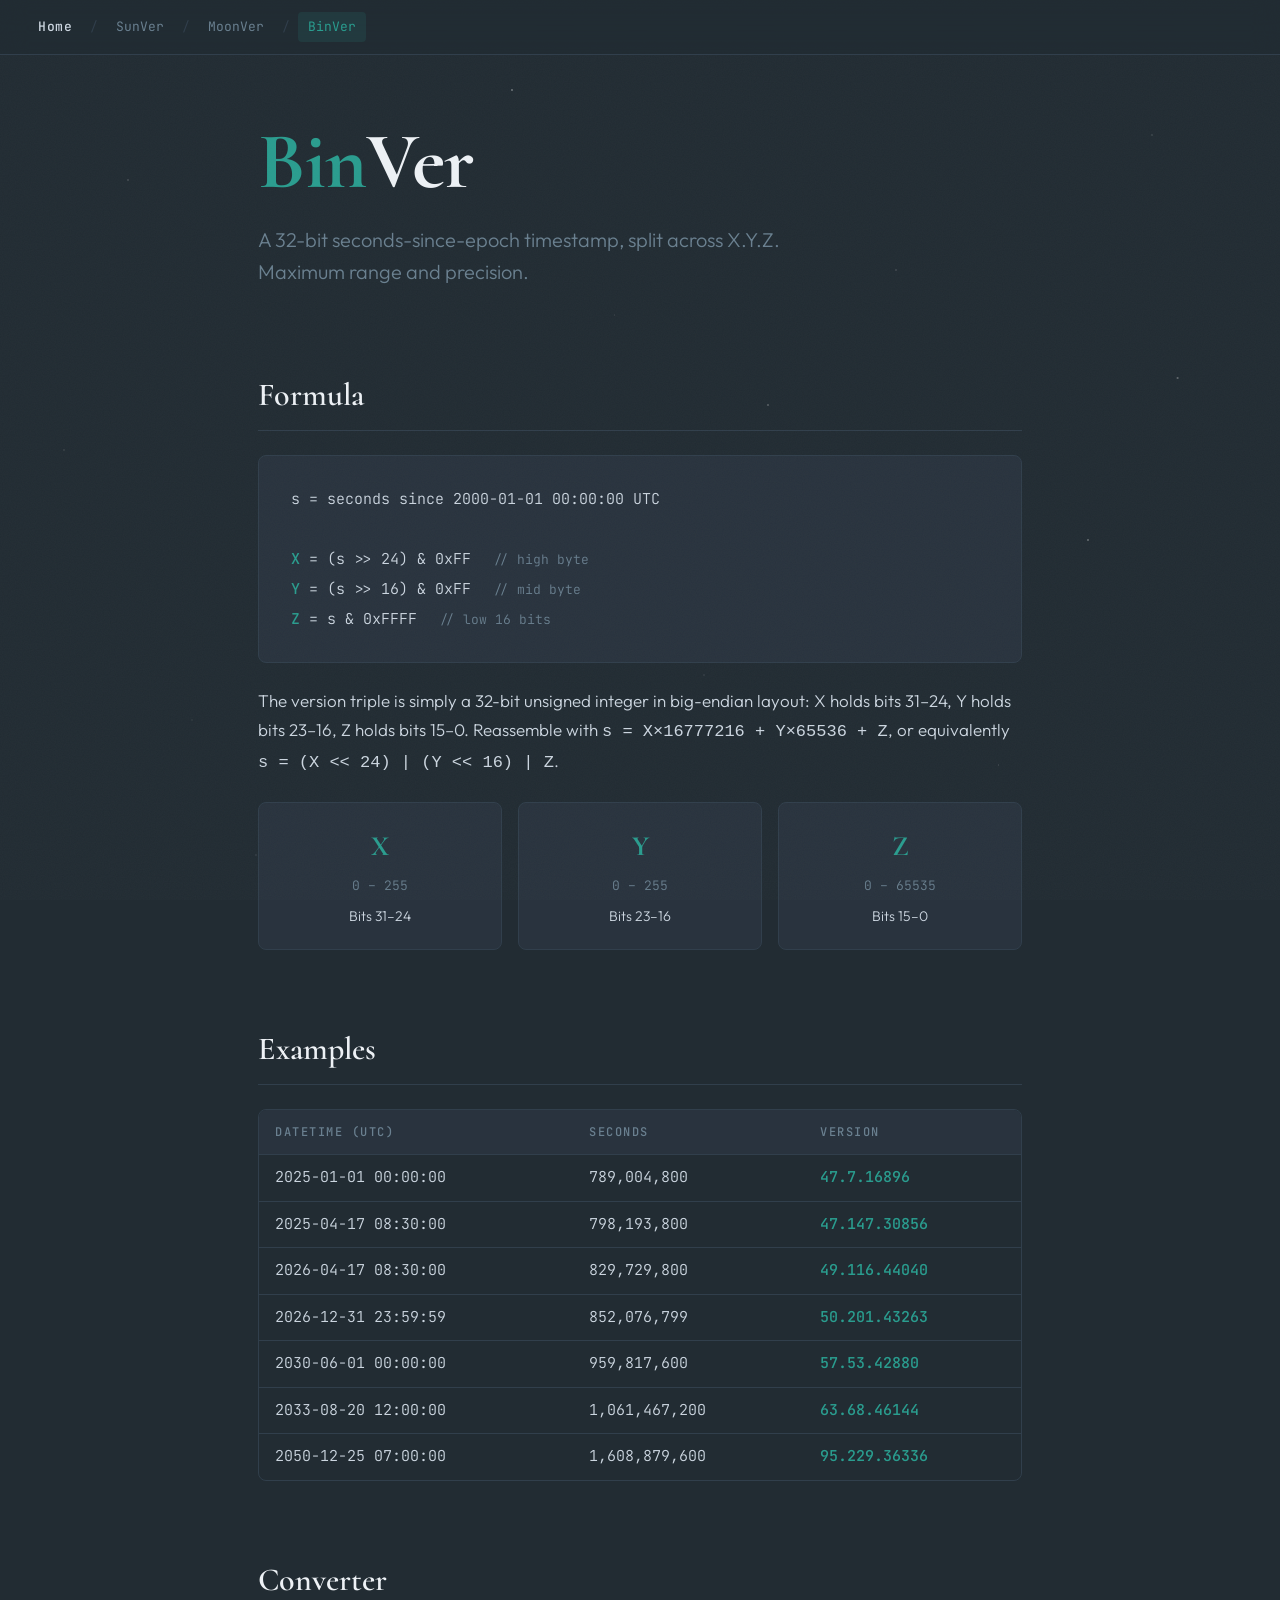
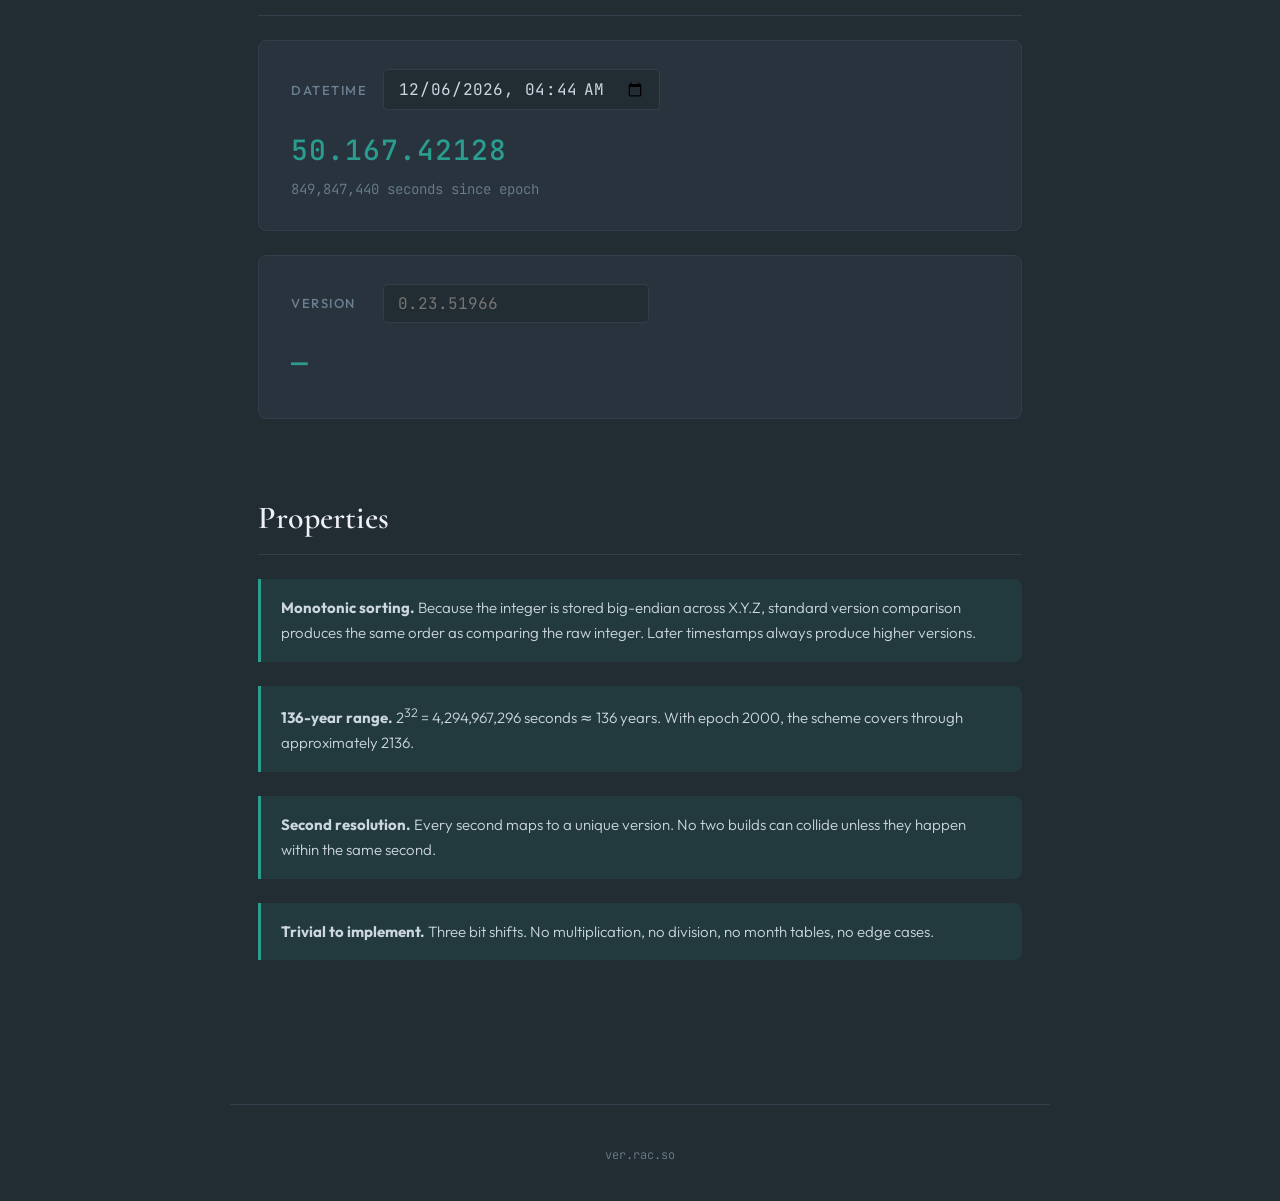
==== commit 51bece93: "Simplify all pages: minimal copy, BinVer epoch→2000, mobile-wrap converter results" ====
--- a/bin.html
+++ b/bin.html
@@ -28,15 +28,15 @@
   <section class="hero">
     <h1><span class="accent">Bin</span>Ver</h1>
     <p class="lead">
-      A 32-bit seconds-since-epoch timestamp, split across X.Y.Z. No legibility,
-      no wasted bits, no compromises. Maximum range, maximum precision.
+      A 32-bit seconds-since-epoch timestamp, split across X.Y.Z.
+      Maximum range and precision.
     </p>
   </section>
 
   <section>
     <h2>Formula</h2>
     <div class="formula">
-      s = seconds since 2025-01-01 00:00:00 UTC<br><br>
+      s = seconds since 2000-01-01 00:00:00 UTC<br><br>
       <span class="highlight">X</span> = (s &gt;&gt; 24) &amp; 0xFF
       <span class="comment">&emsp;// high byte</span><br>
       <span class="highlight">Y</span> = (s &gt;&gt; 16) &amp; 0xFF
@@ -80,11 +80,6 @@
         </tbody>
       </table>
     </div>
-    <p>
-      As you can see, BinVer versions are completely opaque. <code>4.117.830</code>
-      means nothing to a human. That's the point — this scheme prioritizes
-      machine efficiency over human readability.
-    </p>
   </section>
 
   <section>
@@ -116,7 +111,7 @@
     </div>
     <div class="note">
       <strong>136-year range.</strong> 2<sup>32</sup> = 4,294,967,296 seconds ≈ 136 years.
-      With epoch 2025, the scheme covers through approximately 2161.
+      With epoch 2000, the scheme covers through approximately 2136.
     </div>
     <div class="note">
       <strong>Second resolution.</strong> Every second maps to a unique version.
@@ -127,28 +122,12 @@
       no division, no month tables, no edge cases.
     </div>
   </section>
-
-  <section>
-    <h2>When to use BinVer</h2>
-    <p>
-      BinVer is for systems where humans never look at version numbers directly:
-      embedded firmware, infrastructure services, internal tools, automated pipelines.
-      If your version is only ever compared by machines, there's no reason to waste
-      encoding space on legibility. Use every bit.
-    </p>
-    <p>
-      If anyone on your team will ever say a version number out loud, use
-      <a href="sun.html">SunVer</a> or <a href="moon.html">MoonVer</a> instead.
-    </p>
-  </section>
 </main>
 
-<footer>
-  ver.rac.so — epoch 2025
-</footer>
+<footer>ver.rac.so</footer>
 
 <script>
-const EPOCH_MS = new Date(2025, 0, 1, 0, 0, 0).getTime();
+const EPOCH_MS = new Date(2000, 0, 1, 0, 0, 0).getTime();
 
 function toBinVer(dt) {
   const s = Math.floor((dt.getTime() - EPOCH_MS) / 1000);
--- a/style.css
+++ b/style.css
@@ -394,6 +394,17 @@
   margin-top: 4px;
 }
 
+.try-results {
+  margin-top: 20px;
+  display: grid;
+  grid-template-columns: repeat(3, 1fr);
+  gap: 16px;
+}
+
+.try-results .result {
+  word-break: break-all;
+}
+
 /* ================================================================
    COMPARISON TABLE (index)
    ================================================================ */
@@ -481,4 +492,6 @@
   .constraint-box { grid-template-columns: 1fr; }
   nav { padding: 10px 16px; font-size: 12px; }
   .card-meta { flex-direction: column; gap: 8px; }
-}
+  .try-results { grid-template-columns: 1fr; }
+  .try-results .result { font-size: 20px; }
+}
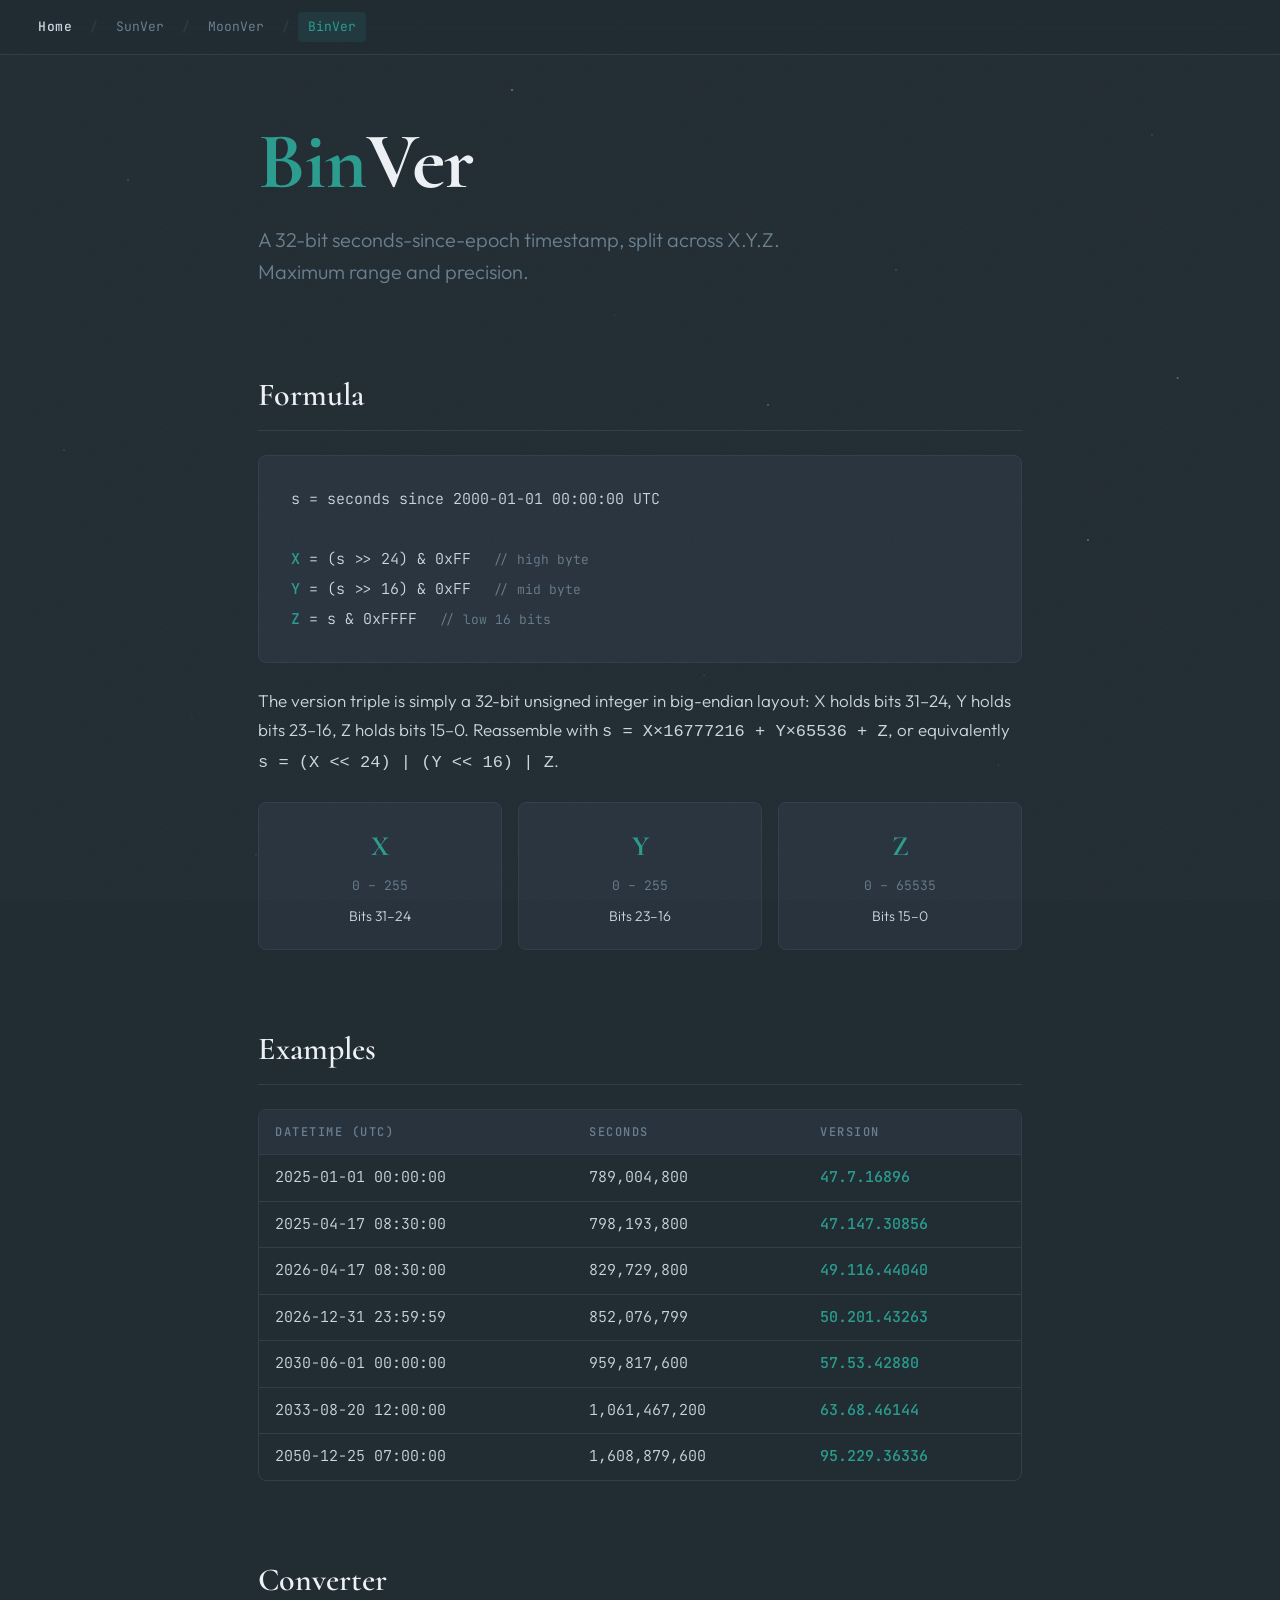
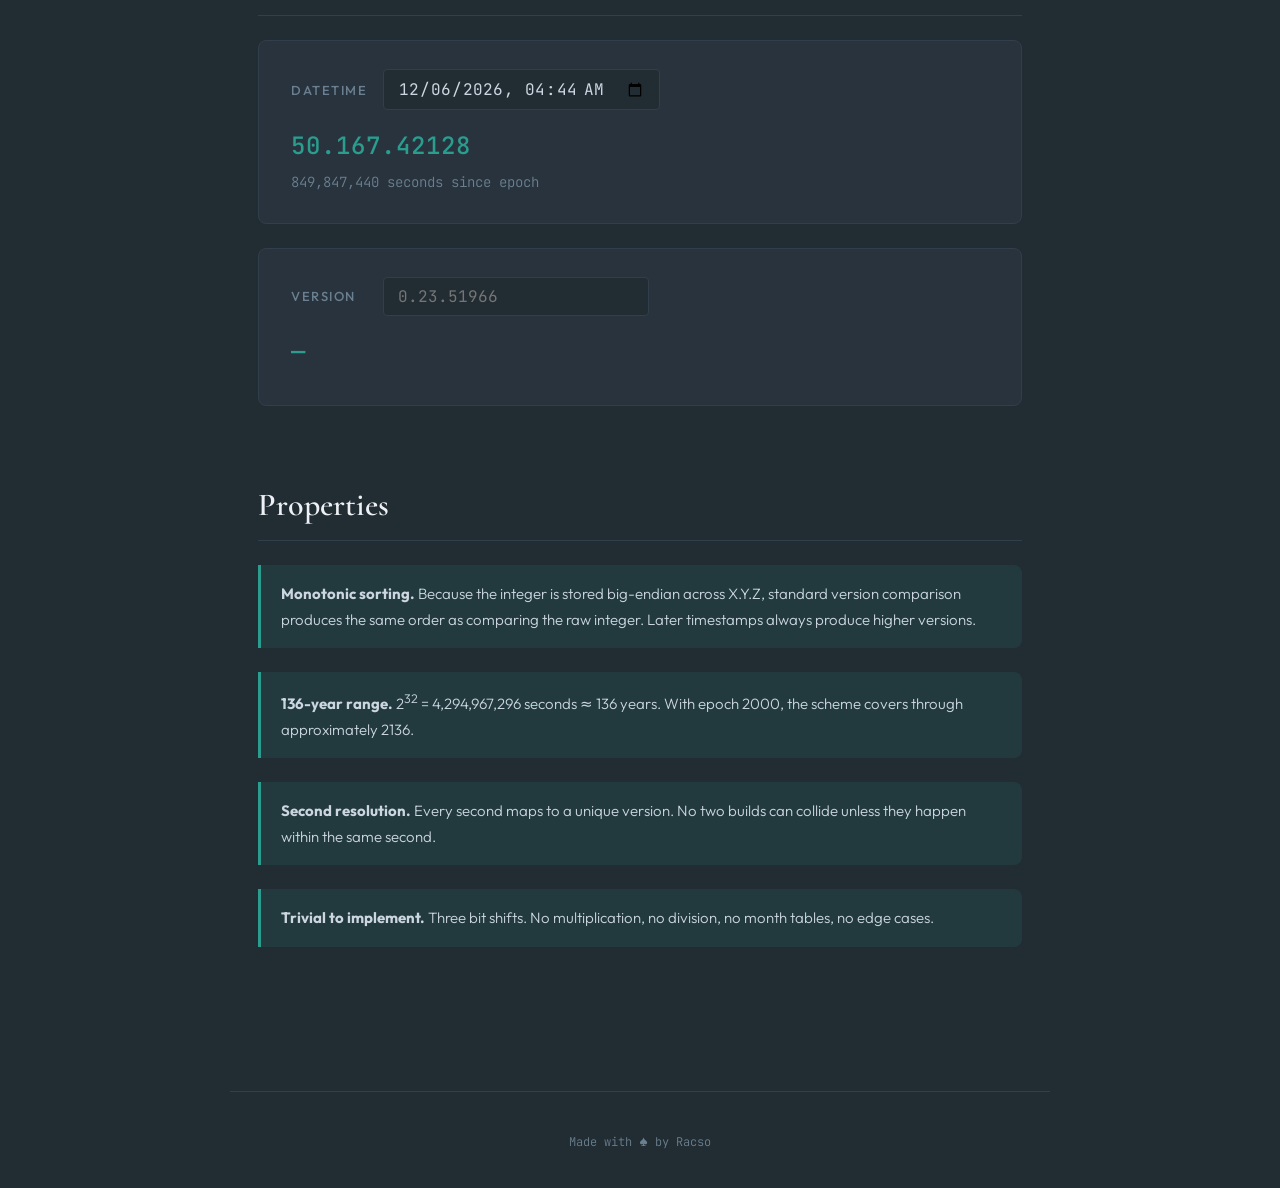
==== commit 75c77064: "Reduce converter font size, add Racso footer" ====
--- a/bin.html
+++ b/bin.html
@@ -124,7 +124,9 @@
   </section>
 </main>
 
-<footer>ver.rac.so</footer>
+<footer>
+  Made with <span style="font-size:1.2em;line-height:1">♠</span> by <a href="https://rac.so" target="_blank" rel="noopener">Racso</a>
+</footer>
 
 <script>
 const EPOCH_MS = new Date(2000, 0, 1, 0, 0, 0).getTime();
--- a/style.css
+++ b/style.css
@@ -380,7 +380,7 @@
 
 .converter .result {
   font-family: var(--font-mono);
-  font-size: 28px;
+  font-size: 24px;
   font-weight: 500;
   color: var(--accent);
   margin-top: 16px;
@@ -478,6 +478,16 @@
   border-top: 1px solid var(--n3);
   max-width: 820px;
   margin: 0 auto;
+}
+
+footer a {
+  color: var(--n4);
+  text-decoration: none;
+}
+
+footer a:hover {
+  color: var(--n5);
+  text-decoration: underline;
 }
 
 /* ================================================================
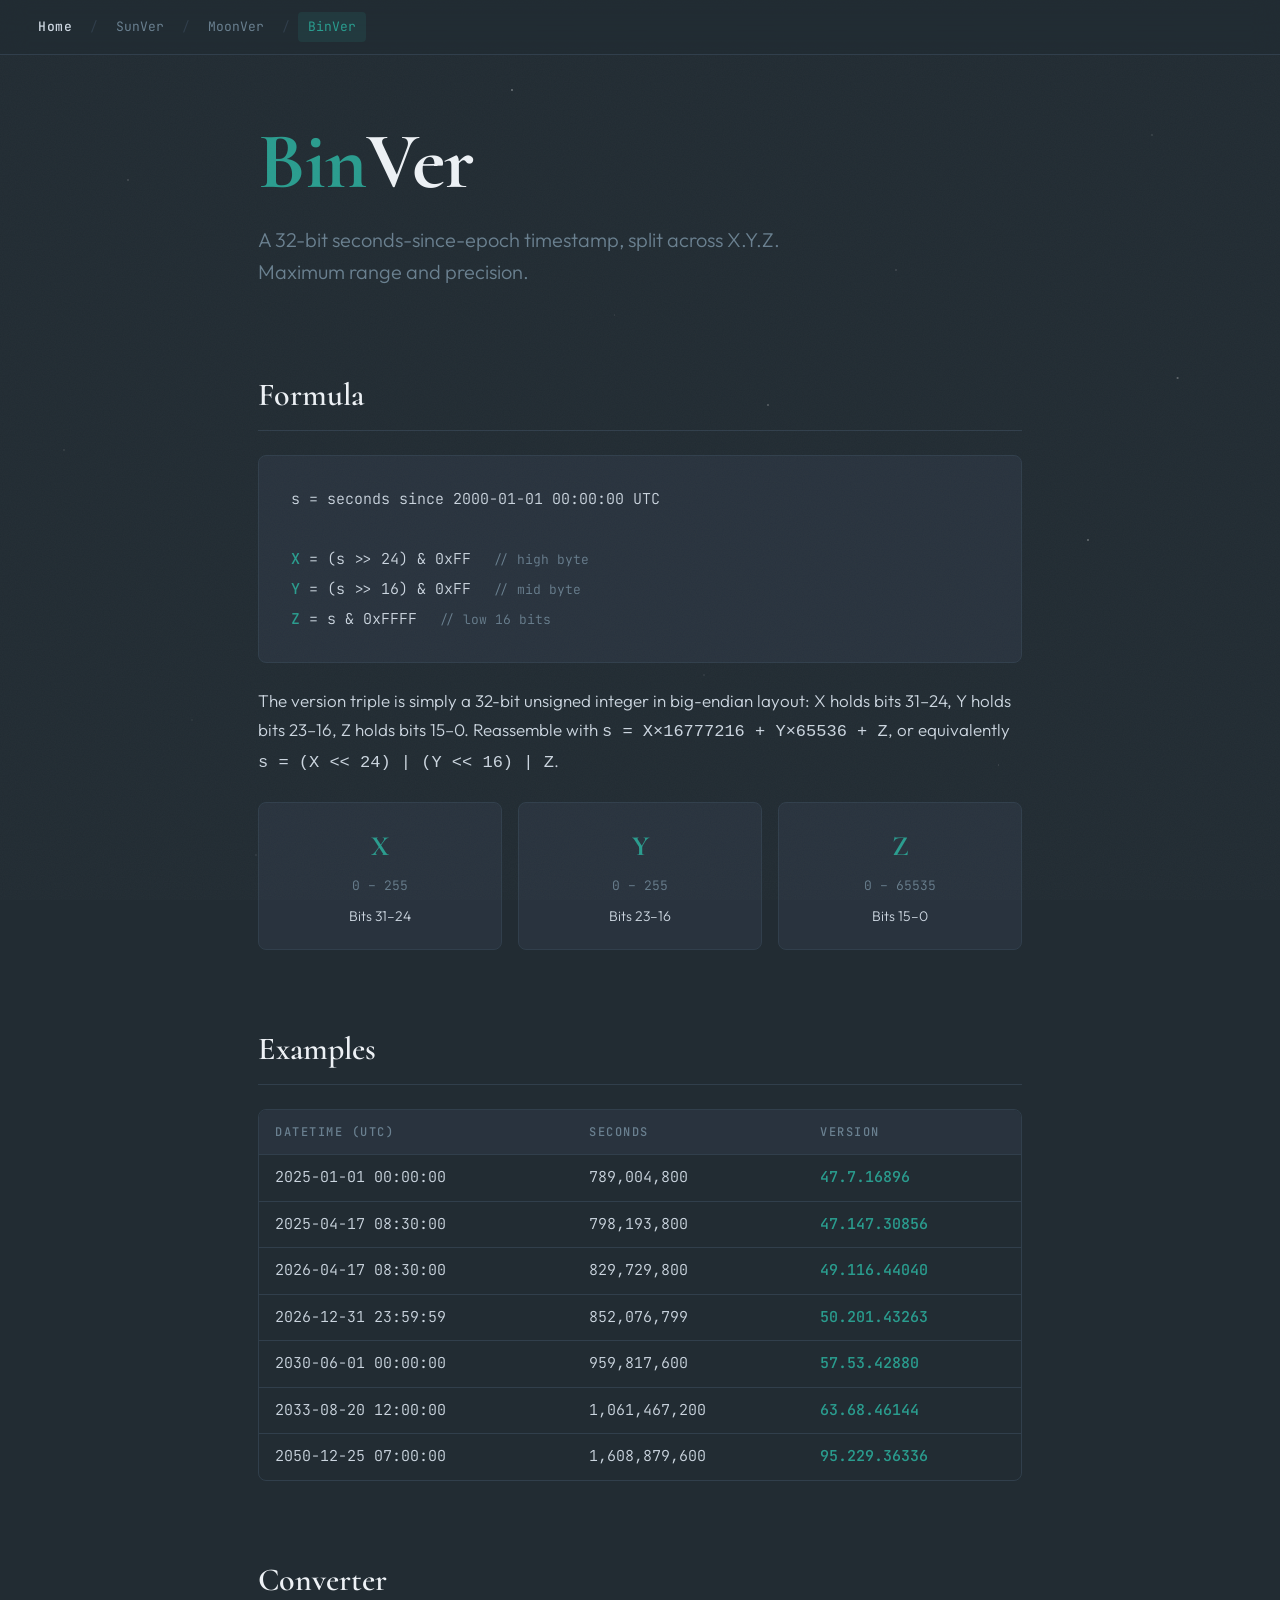
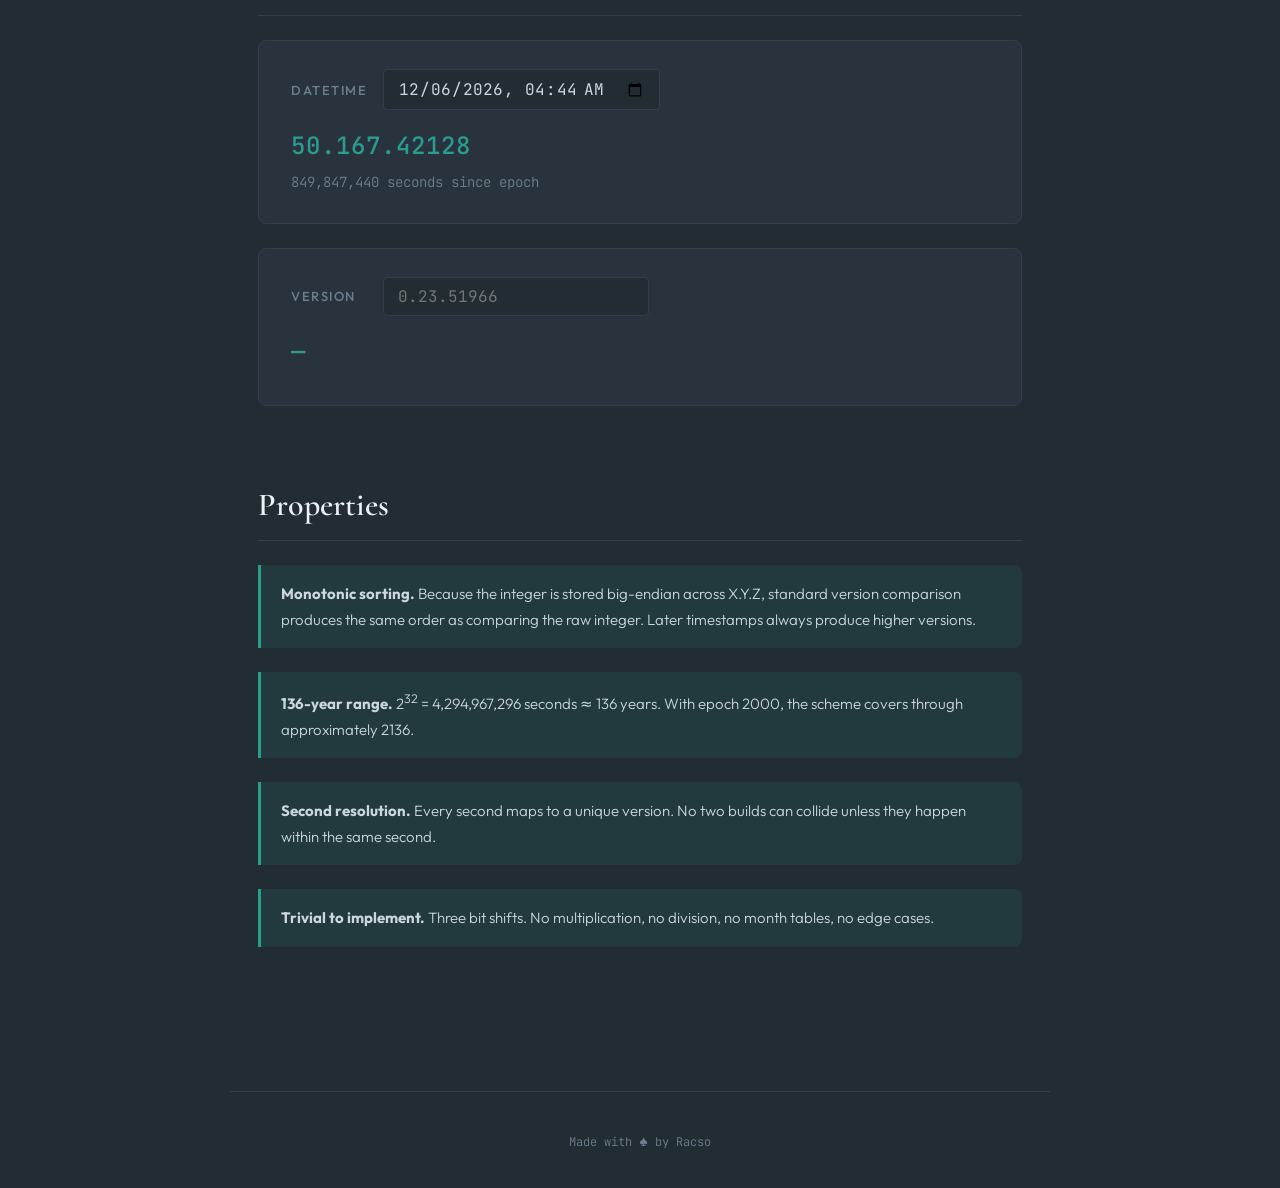
==== commit d8969a69: "remove .html from internal links (clean URLs via Caddy try_files) Co-Authored-By: Claude Opus 4.6 <n" ====
--- a/bin.html
+++ b/bin.html
@@ -15,13 +15,13 @@
 <body>
 
 <nav>
-  <a href="index.html" class="home">Home</a>
+  <a href="/" class="home">Home</a>
   <span class="sep">/</span>
-  <a href="sun.html">SunVer</a>
+  <a href="/sun">SunVer</a>
   <span class="sep">/</span>
-  <a href="moon.html">MoonVer</a>
+  <a href="/moon">MoonVer</a>
   <span class="sep">/</span>
-  <a href="bin.html" class="active">BinVer</a>
+  <a href="/bin" class="active">BinVer</a>
 </nav>
 
 <main>
